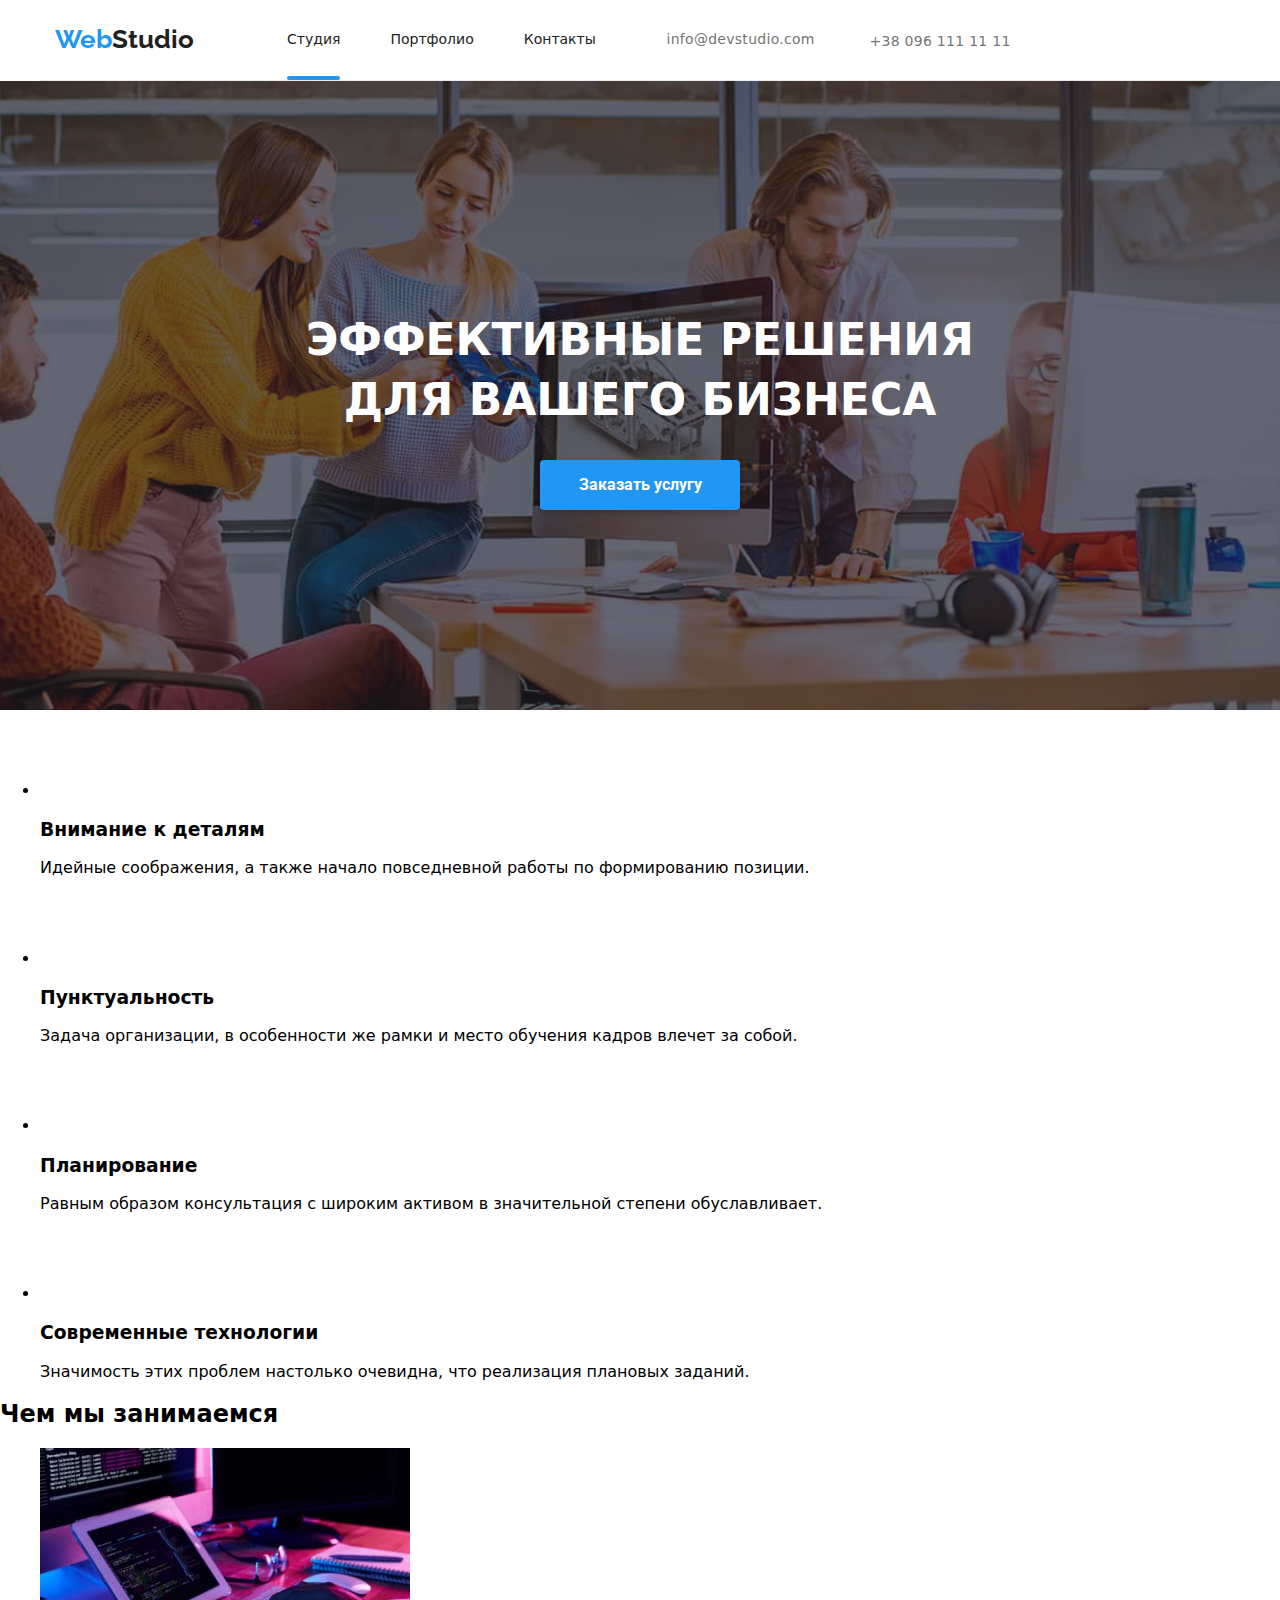
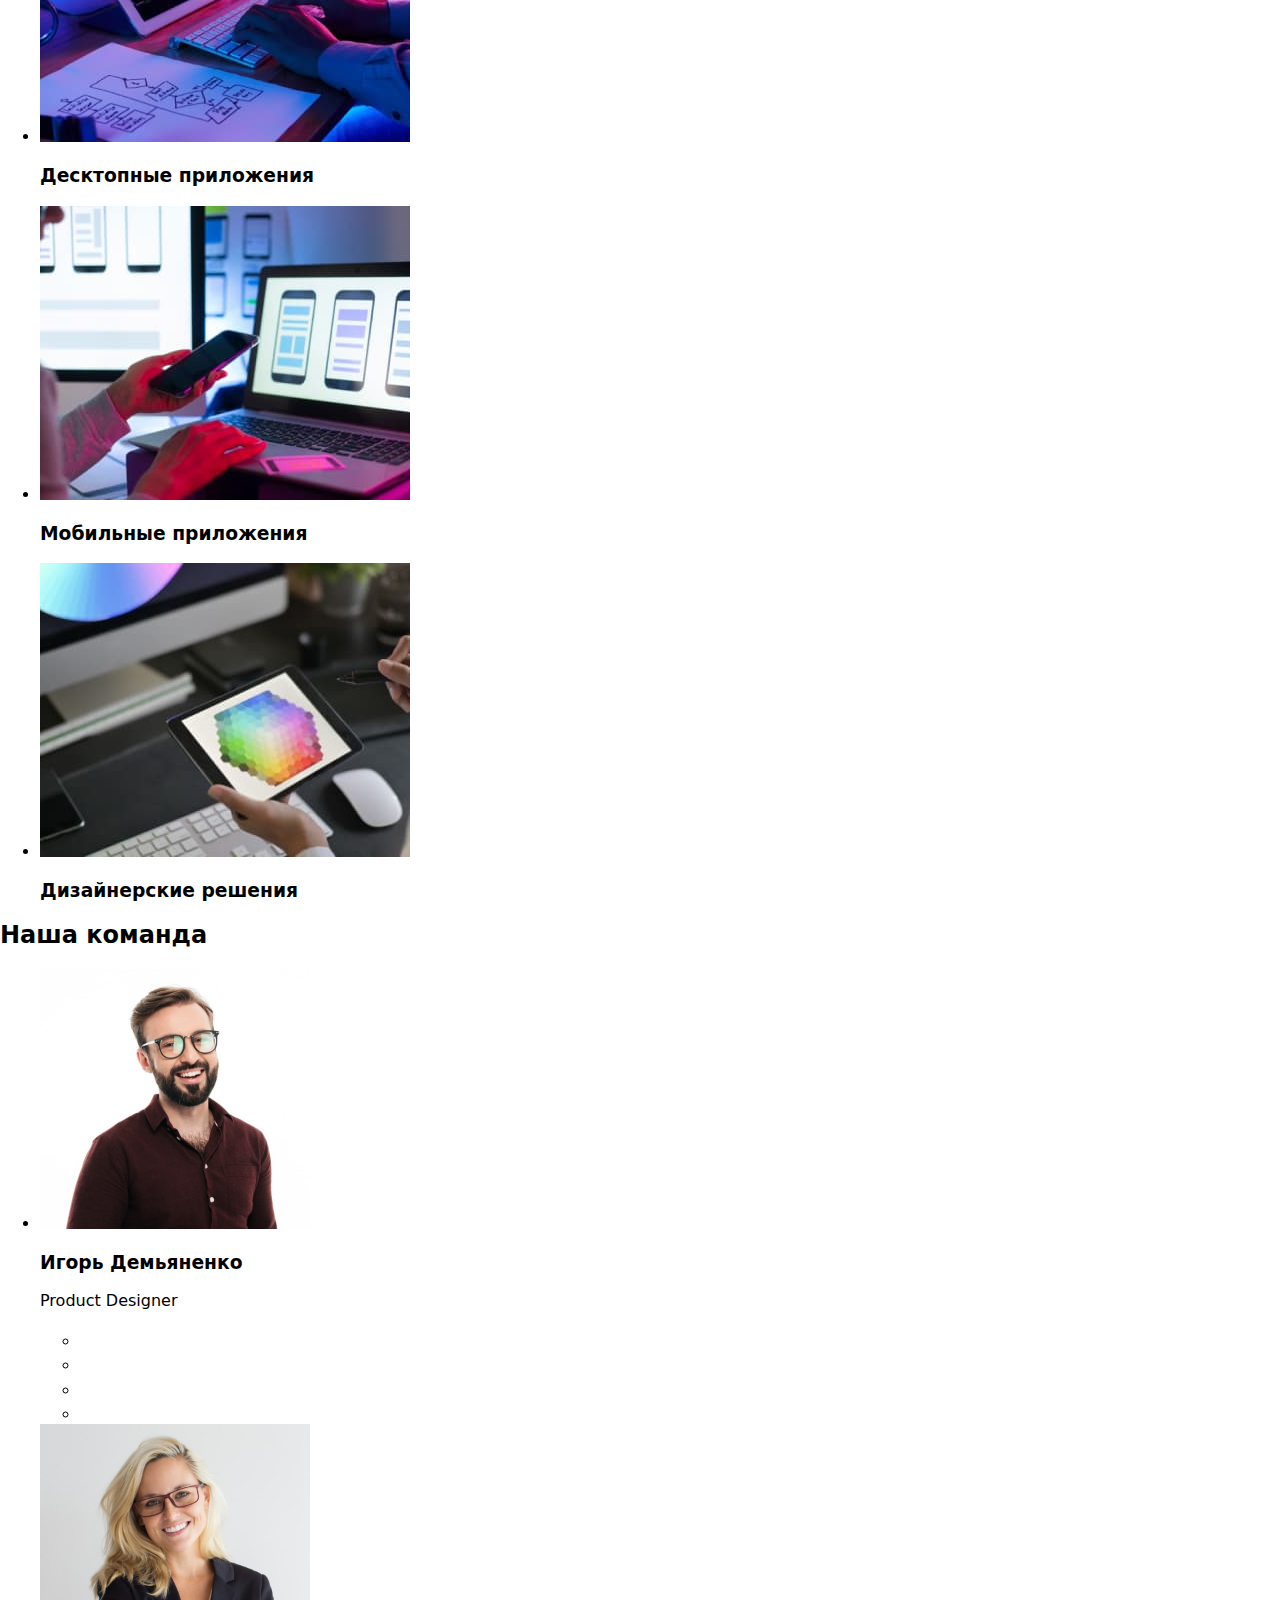
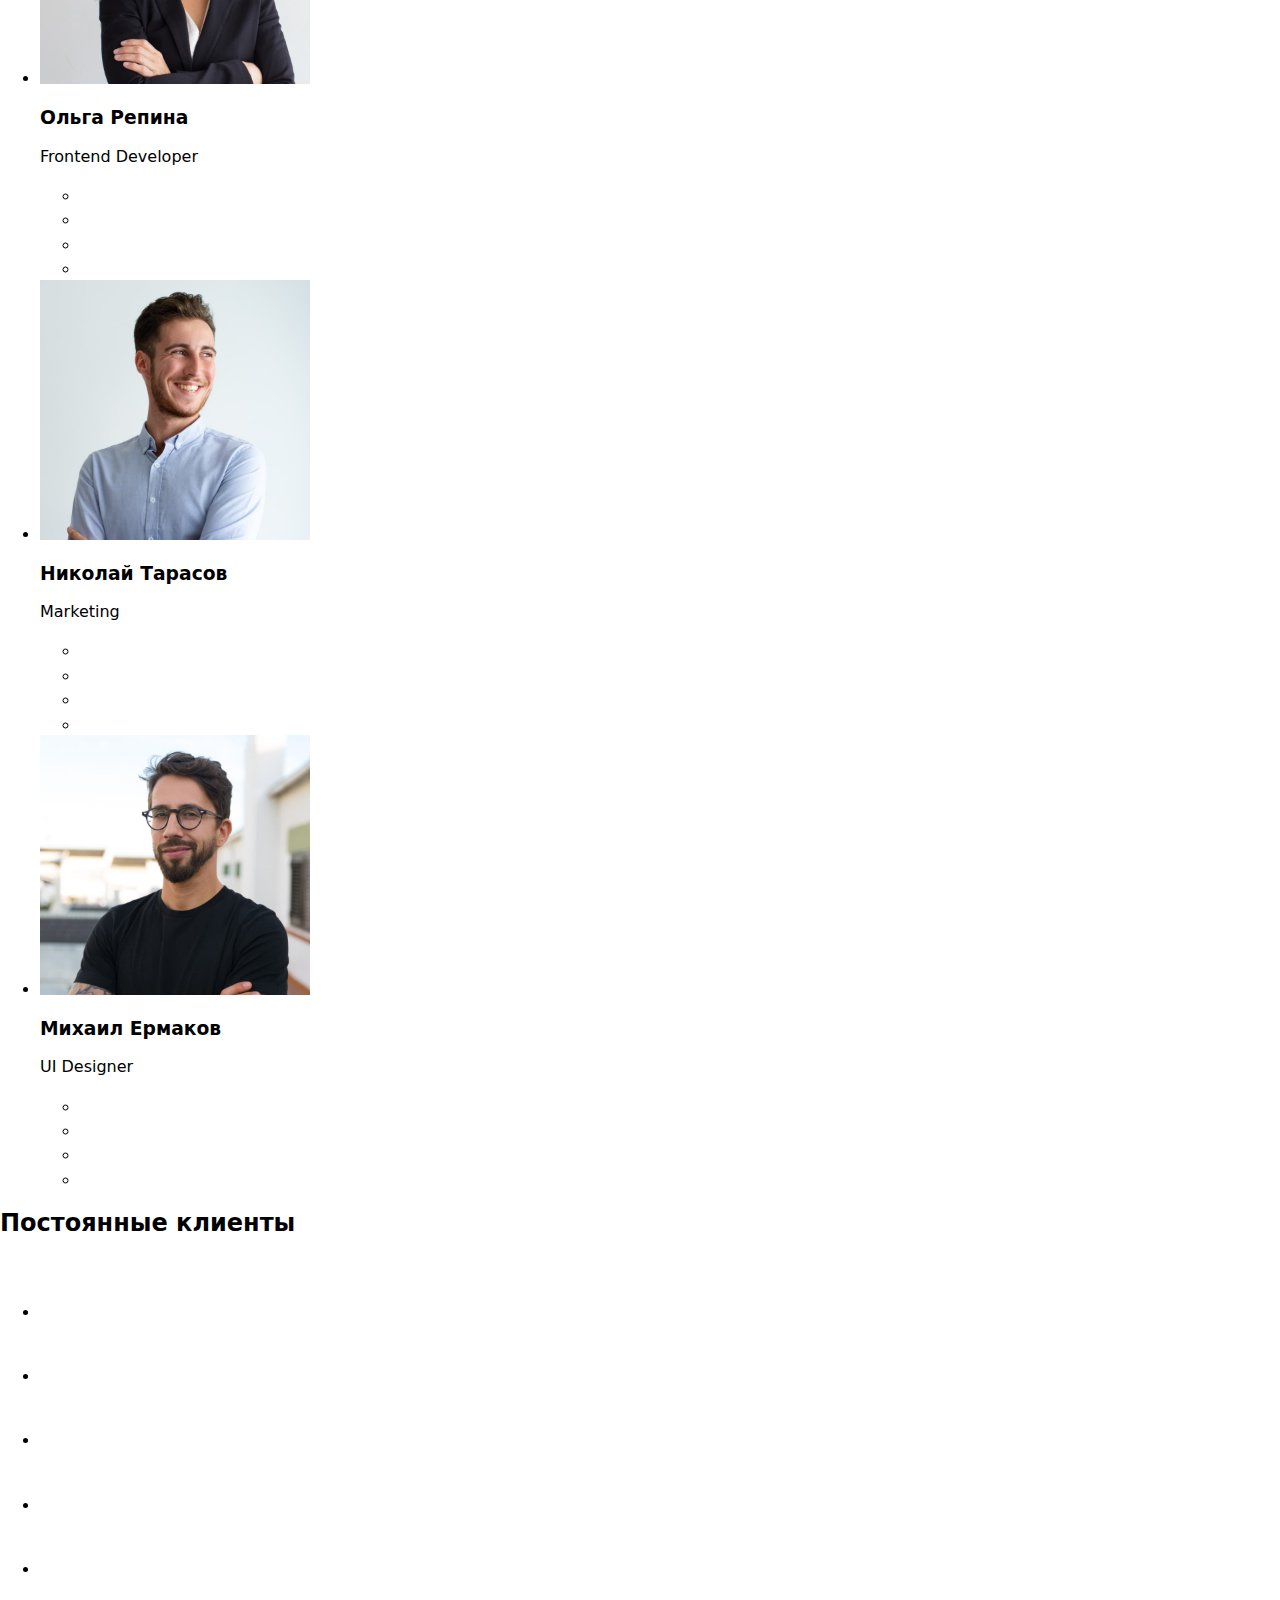
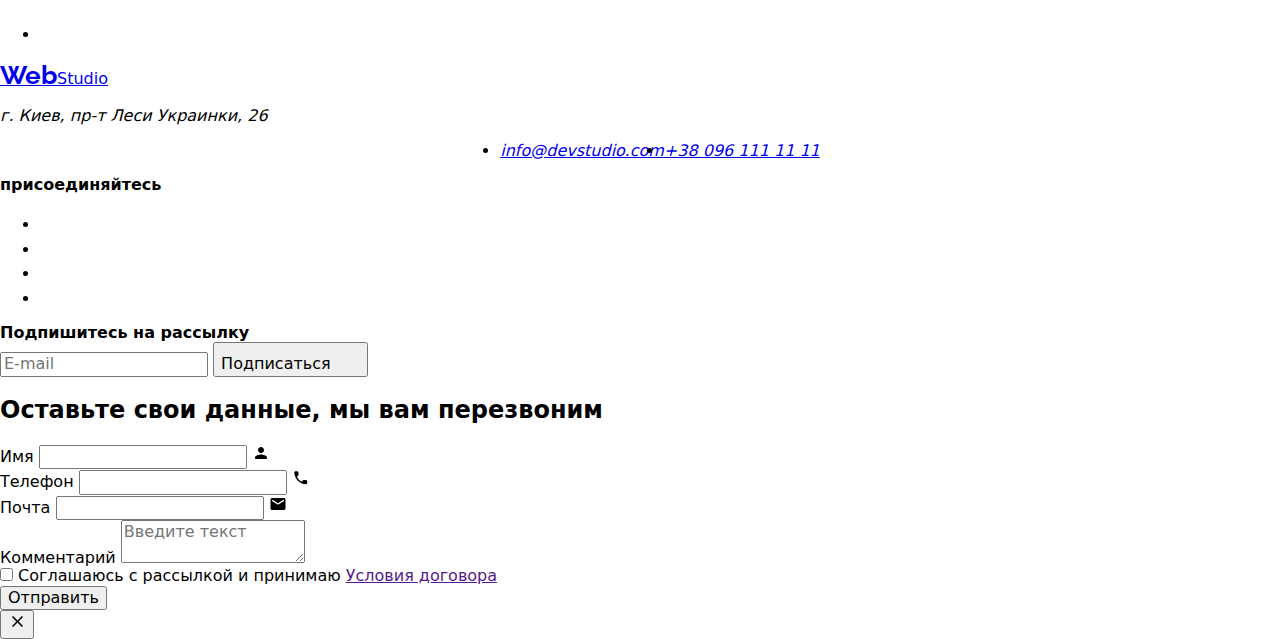
==== index.html @ 25b73cc4 "Сделала хедер и герой" ====
<!DOCTYPE html>
<html lang="ru">
<head>
    <meta charset="UTF-8">
    <meta http-equiv="X-UA-Compatible" content="IE=edge">
    <meta name="viewport" content="width=device-width, initial-scale=1.0">
    <title>Studio</title>
    <link rel="preconnect" href="https://fonts.googleapis.com">
    <link rel="preconnect" href="https://fonts.gstatic.com" crossorigin>
    <link href="https://fonts.googleapis.com/css2?family=Raleway:wght@700&family=Roboto:wght@400;500;700;900&display=swap" rel="stylesheet">
    <link rel="stylesheet" href="https://cdnjs.cloudflare.com/ajax/libs/modern-normalize/1.1.0/modern-normalize.min.css">
    <link rel="stylesheet" href="./css/main.min.css">
</head>
<body>
    <!--Шапка сайта-->
    
    <header class="page-hader">
            <nav class="main-nav">
                <a href="./index.html" class="logo">
                <span class="logo__part">Web</span><span class="logo__dark">Studio</span>
                </a>
                <ul class="main-nav__item">
                    <li class="main-nav__list"><a href="./index.html" class="main-nav__link current">Студия</a></li>
                    <li class="main-nav__list"><a href="./portfolio.html" class="main-nav__link">Портфолио</a></li>
                    <li class="main-nav__list"><a href="" class="main-nav__link">Контакты</a></li>
                </ul>
            </nav>
                <ul class="contacts-box">
                    <li class="contacts-box__list">
                        <a href="mailto:info@devstudio.com" class="contacts-box__link">
                            <svg class="contacts-box__icon" width="16" height="12">
                                <use href="./images/icons.svg#icon-mail"></use>
                            </svg>
                        info@devstudio.com</a>
                    </li>
                    <li class="contacts-box__list">
                        <a href="tel:+380961111111" class="contacts-box__link">
                            <svg class="contacts-box__icon" width="10" height="16">
                                <use href="./images/icons.svg#icon-tel"></use>
                            </svg>
                        +38 096 111 11 11</a>
                    </li>
                </ul>
    </header>
    <!--Уникальное содержание сайта-->
    <main>
    <!--Блок герой-->
        <section class="hero">
            <h1 class="hero__title">Эффективные решения <br> для вашего бизнеса</h1>
            <button data-modal-open class="hero__btn" type="button">Заказать услугу</button> 
        </section>
    
    <!--Блок особенности-->
        <section class="features">
            <div class="conteiner">
                <ul class="item">
                    <li class="item-list">
                        <div class="icon-features">
                            <svg class="icon" width="70" height="70" y="25">
                                <use href="./images/icons.svg#icon-Group"></use>
                            </svg>
                        </div>
                        <h3 class="part">Внимание к деталям</h3>
                        <p class="content">Идейные соображения, а также начало повседневной работы по формированию позиции.</p>
                    </li>
                     <li class="item-list">
                        <div class="icon-features">
                            <svg class="icon" width="70" height="70">
                                <use href="./images/icons.svg#icon-clock-1"></use>
                            </svg>
                        </div>
                        <h3 class="part">Пунктуальность</h3>
                        <p class="content">Задача организации, в особенности же рамки и место обучения кадров влечет за собой.</p>
                    </li>
                    <li class="item-list">
                        <div class="icon-features">
                            <svg class="icon" width="70" height="70">
                                <use href="./images/icons.svg#icon-diagram-1"></use>
                            </svg>
                        </div>
                       <h3 class="part">Планирование</h3>
                        <p class="content">Равным образом консультация с широким активом в значительной степени обуславливает.</p>
                     </li>
                    <li class="item-list">
                        <div class="icon-features">
                            <svg class="icon" width="70" height="70">
                                <use href="./images/icons.svg#icon-astronaut-1"></use>
                            </svg>
                        </div>
                       <h3 class="part">Современные технологии</h3>
                        <p class="content">Значимость этих проблем настолько очевидна, что реализация плановых заданий.</p>
                    </li>
                </ul>
            </div>
        </section>

    <!--Чем мы занимаемся-->
        <section class="aside section" >
            <div class="conteiner">
                <h2 class="part centred">Чем мы занимаемся</h2>
                <ul class="item">
                    <li class="item-img">
                        <div class="image-inscription">
                            <img class="img" src="./images/img.jpg" alt="Десктопные приложения" width="370">
                            <div class="inscription">
                                <h3 class="inscription-title">Десктопные приложения</h3>
                            </div>
                        </div>
                    </li>
                    <li class="item-img">
                        <div class="image-inscription">
                            <img class="img" src="./images/img1.jpg" alt="Мобильные приложения" width="370">
                            <div class="inscription">
                                <h3 class="inscription-title">Мобильные приложения</h3>
                            </div>
                        </div>
                    </li>
                    <li class="item-img">
                        <div class="image-inscription">
                            <img class="img" src="./images/img2.jpg" alt="Дизайнерские решения" width="370">
                            <div class="inscription">
                                <h3 class="inscription-title">Дизайнерские решения</h3>
                            </div>
                        </div>
                    </li>
                </ul>
            </div>
        </section>
    <!--Наша команда-->
        <section class="team section">
            <div class="conteiner">
                <h2 class="item centred">Наша команда</h2>
                <ul class="team-item">
                    <li class="team-part centred">
                        <img src="./images/img3.jpg" class="item-img" alt="Игорь Демьяненко" width="270">  
                        <h3 class="name">Игорь Демьяненко</h3>
                        <p class="part">Product Designer</p>
                        <ul class="social-links">
                            <li class="list-link">
                                <a href="" class="link">
                                <svg class="icon" width="20" height="20">
                                    <use href="./images/icons.svg#icon-instagram"></use>
                                </svg>
                                </a></li>
                            <li class="list-link">
                                <a href="" class="link">
                                <svg class="icon" width="20" height="20">
                                    <use href="./images/icons.svg#icon-twitter"></use>
                                </svg>
                                </a></li>
                            <li class="list-link">
                                <a href="" class="link">
                                <svg class="icon" width="20" height="20">
                                    <use href="./images/icons.svg#icon-facebook"></use>
                                </svg>
                                </a></li>
                            <li class="list-link">
                                <a href="" class="link">
                                <svg class="icon" width="20" height="20">
                                    <use href="./images/icons.svg#icon-linkedin"></use>
                                </svg>
                                </a></li>
                        </ul>
                    </li>
                    <li class="team-part centred">
                        <img src="./images/img4.jpg" class="item-img" alt="Ольга Репина" width="270">  
                        <h3 class="name">Ольга Репина</h3>
                        <p class="part">Frontend Developer</p>
                        <ul class="social-links">
                            <li class="list-link">
                                <a href="" class="link">
                                <svg class="icon" width="20" height="20">
                                    <use href="./images/icons.svg#icon-instagram"></use>
                                </svg>
                                </a></li>
                            <li class="list-link">
                                <a href="" class="link">
                                <svg class="icon" width="20" height="20">
                                    <use href="./images/icons.svg#icon-twitter"></use>
                                </svg>
                                </a></li>
                            <li class="list-link">
                                <a href="" class="link">
                                <svg class="icon" width="20" height="20">
                                    <use href="./images/icons.svg#icon-facebook"></use>
                                </svg>
                                </a></li>
                            <li class="list-link">
                                <a href="" class="link">
                                <svg class="icon" width="20" height="20">
                                    <use href="./images/icons.svg#icon-linkedin"></use>
                                </svg>
                                </a></li>
                        </ul>

                    </li>
                    <li class="team-part centred">
                        <img src="./images/img5.jpg" class="item-img" alt="Николай Тарасов" width="270">  
                        <h3 class="name">Николай Тарасов</h3>
                        <p class="part">Marketing</p>
                        <ul class="social-links">
                            <li class="list-link">
                                <a href="" class="link">
                                <svg class="icon" width="20" height="20">
                                    <use href="./images/icons.svg#icon-instagram"></use>
                                </svg>
                                </a></li>
                            <li class="list-link">
                                <a href="" class="link">
                                <svg class="icon" width="20" height="20">
                                    <use href="./images/icons.svg#icon-twitter"></use>
                                </svg>
                                </a></li>
                            <li class="list-link">
                                <a href="" class="link">
                                <svg class="icon" width="20" height="20">
                                    <use href="./images/icons.svg#icon-facebook"></use>
                                </svg>
                                </a></li>
                            <li class="list-link">
                                <a href="" class="link">
                                <svg class="icon" width="20" height="20">
                                    <use href="./images/icons.svg#icon-linkedin"></use>
                                </svg>
                                </a></li>
                        </ul>
                    </li>
                    <li class="team-part centred">
                        <img src="./images/img6.jpg" class="item-img" alt="Михаил Ермаков" width="270">  
                        <h3 class="name">Михаил Ермаков</h3>
                        <p class="part">UI Designer</p>
                        <ul class="social-links">
                            <li class="list-link">
                                <a href="" class="link">
                                <svg class="icon" width="20" height="20">
                                    <use href="./images/icons.svg#icon-instagram"></use>
                                </svg>
                                </a></li>
                            <li class="list-link">
                                <a href="" class="link">
                                <svg class="icon" width="20" height="20">
                                    <use href="./images/icons.svg#icon-twitter"></use>
                                </svg>
                                </a></li>
                            <li class="list-link">
                                <a href="" class="link">
                                <svg class="icon" width="20" height="20">
                                    <use href="./images/icons.svg#icon-facebook"></use>
                                </svg>
                                </a></li>
                            <li class="list-link">
                                <a href="" class="link">
                                <svg class="icon" width="20" height="20">
                                    <use href="./images/icons.svg#icon-linkedin"></use>
                                </svg>
                                </a></li>
                        </ul>
                    </li>
                </ul>
            </div>
        </section>
         <!--Постоянные клиенты-->
        <section class="clients section">
            <div class="conteiner">
                <h2 class="title centred">Постоянные клиенты</h2>
                <ul class="list-clients">
                    <li class="list-client"> 
                        <a href="" class="link-client">  
                            <svg class="icon" width="106" height="60">
                                <use href="./images/icons.svg#icon-company-1"></use>
                            </svg>
                        </a></li>
                    <li class="list-client">
                        <a href="" class="link-client">
                            <svg class="icon" width="106" height="60">
                                <use href="./images/icons.svg#icon-company-2"></use>
                            </svg>
                        </a></li>
                    <li class="list-client">
                        <a href="" class="link-client">
                            <svg class="icon" width="106" height="60">
                                <use href="./images/icons.svg#icon-company-3"></use>
                            </svg>
                        </a></li>
                    <li class="list-client">
                        <a href="" class="link-client"> 
                            <svg class="icon" width="106" height="60">
                                <use href="./images/icons.svg#icon-company-4"></use>
                            </svg>
                        </a></li>
                    <li class="list-client">
                        <a href="" class="link-client"> 
                            <svg class="icon" width="106" height="60">
                                <use href="./images/icons.svg#icon-company-5"></use>
                            </svg>
                        </a></li>
                    <li class="list-client">
                        <a href="" class="link-client"> 
                            <svg class="icon" width="106" height="60">
                                <use href="./images/icons.svg#icon-company-6"></use>
                            </svg>
                        </a></li>
                </ul>
            </div>
        </section>
    </main>  
    <!--Подвал-->
    <footer class="footer">
        <div class="footer-section">
            <div class="address-box">
                <a class="logo-link" href="./index.html">
                    <span class="logo">Web</span><span class="logo-light">Studio</span>
                </a>
                <address class="address">
                    <p class="part">г. Киев, пр-т Леси Украинки, 26</p>
                    <ul class="contacts-box">
                        <li class="list"><a href="mailto:info@devstudio.com" class="link">info@devstudio.com</a></li>
                        <li><a href="tel:+380961111111" class="link">+38 096 111 11 11</a></li>
                    </ul>
                </address>
            </div>  
            <div class="social-box">
                <b class="appeal">присоединяйтесь</b>
                <ul class="social-links">
                    <li class="list-link">
                        <a href="" class="link-social">
                        <svg class="icon" width="20" height="20">
                            <use href="./images/icons.svg#icon-instagram"></use>
                        </svg>
                        </a></li>
                    <li class="list-link">
                        <a href="" class="link-social">
                        <svg class="icon" width="20" height="20">
                            <use href="./images/icons.svg#icon-twitter"></use>
                        </svg>
                        </a></li>
                    <li class="list-link">
                        <a href="" class="link-social">
                        <svg class="icon" width="20" height="20">
                            <use href="./images/icons.svg#icon-facebook"></use>
                        </svg>
                        </a></li>
                    <li class="list-link">
                        <a href="" class="link-social">
                        <svg class="icon" width="20" height="20">
                            <use href="./images/icons.svg#icon-linkedin"></use>
                        </svg>
                        </a></li>
                </ul>
            </div>
            <div class="sign-box">
                <b class="appeal">Подпишитесь на рассылку</b>
                <form class="sign-form">
                    <input type="mail"  placeholder="E-mail"/>
                    <button class="btn">Подписаться
                        <svg class="icon" width="24" height="24">
                            <use href="./images/icons.svg#icon-send" ></use>
                        </svg>
                    </button>
                </form>
            </div>
        </div>
    </footer>
    <div class="backdrop is-hidden" data-modal >
            <form class="form modal">
                
                <h2 class="title centred">Оставьте свои данные, мы вам перезвоним</h2>
        
                <div class="form-field">
                    <label for="name">Имя</label>
                    <input type="text" class="form-input" name="name" id="name"/>
                    <svg class="icon" width="18" height="18">
                        <use href="./images/icons.svg#icon-person" ></use>
                    </svg>
                </div>
                
        
                <div class="form-field">
                    <label for="tel">Телефон</label>
                    <input type="tel" class="form-input" name="tel" id="tel"/>
                    <svg class="icon" width="18" height="18">
                        <use href="./images/icons.svg#icon-cell" ></use>
                    </svg>
                </div>
        
                <div class="form-field">
                    <label for="mail">Почта</label>
                    <input type="email" class="form-input" name="mail" id="mail"/>
                    <svg class="icon" width="18" height="18">
                        <use href="./images/icons.svg#icon-letter"></use>
                    </svg>
                </div>
                
        
                <div class="form-field">
                    <label for="coment">Комментарий</label>
                    <textarea name="coment" id="coment" placeholder="Введите текст"></textarea>
                </div>
        
                <label class="label">
                    <input class="checkbox" type="checkbox" name="policy"/>
                    <span class="icon-check"></span>
                    Соглашаюсь с рассылкой и принимаю <a href="" class="policy-link">Условия договора</a>
                </label>
                
                <div class="button">
                    <button class="btn" type="submit">Отправить</button>
                </div>

                <button data-modal-close class="close">
                    <svg class="icon" width="18" height="18">
                        <use href="./images/icons.svg#icon-close-black"></use>
                    </svg>
                </button>
            </form>
    </div>
 
    <script src="./js/modal.js"></script>  
 
</body>
</html>
---- css/main.min.css ----
.main-nav__item{list-style-type:none;margin:0;padding:0}.main-nav__item,.main-nav,.page-hader{display:flex;align-items:center}.hero{text-align:center}.page-hader{width:1200px;padding-left:15px;padding-right:15px;margin:0 auto}.page-hader{background-color:#fff;border-bottom:1px solid #ececec}.main-nav__link{position:relative;display:block;padding-top:32px;padding-bottom:32px;font-weight:500;font-size:14px;line-height:1.14;color:#212121;text-decoration:none;transition:color 250ms cubic-bezier(0.4, 0, 0.2, 1)}.main-nav__link:hover,.main-nav__link:focus{color:#2196f3}.main-nav__link::after{content:"";position:absolute;left:0;bottom:0;display:block;width:100%;height:4px;background:#2196f3;border-radius:2px;opacity:0}.current::after{opacity:1;color:#2196f3}.main-nav__list:not(:last-child){margin-right:50px}.contacts-box{display:block;display:flex;justify-content:center}.contacts-box__link{color:currentColor;font-weight:500;font-size:14px;line-height:1.14;letter-spacing:.02em;text-decoration:none;font-style:normal;padding-top:32px;padding-bottom:32px;margin:0;color:#757575;transition:color 250ms cubic-bezier(0.4, 0, 0.2, 1)}.contacts-box__link:hover,.contacts-box__link:focus{color:#2196f3}.contacts-box__list{display:flex;display:inline-block;justify-content:center;align-items:center;cursor:pointer;fill:currentColor}.contacts-box__list:not(:last-child){margin-right:30px}.contacts-box__icon{margin-right:10px}.logo{font-family:Raleway,sans-serif;font-weight:bold;font-size:26px;line-height:1.2;text-decoration:none}.logo__part{color:#2196f3}.logo__light{color:#fff}.logo__dark{color:#212121;margin-right:93px}.hero{padding-top:200px;padding-bottom:200px;max-width:1600px;margin-left:auto;margin-right:auto;background-repeat:no-repeat;background-position:center;background-size:cover;background-image:linear-gradient(rgba(47, 48, 58, 0.4), rgba(47, 48, 58, 0.4)),url(../images/img22.jpg)}.hero__title{font-weight:900;font-size:44px;line-height:1.36;color:#fff;text-transform:uppercase;margin-bottom:30px}.hero__btn{display:inline-block;padding-top:10px;padding-bottom:10px;padding-left:32px;padding-right:32px;font-family:Roboto;font-weight:700;font-size:16px;line-height:1.87;min-width:200px;background:#2196f3;cursor:pointer;color:#fff;border-radius:4px;box-shadow:0px 4px 4px rgba(0,0,0,.15);transform:background-color 250ms cubic-bezier(0.4, 0, 0.2, 1);border:none}.hero__btn:hover,.hero__btn:focus{background-color:#188ce8}/*# sourceMappingURL=main.min.css.map */
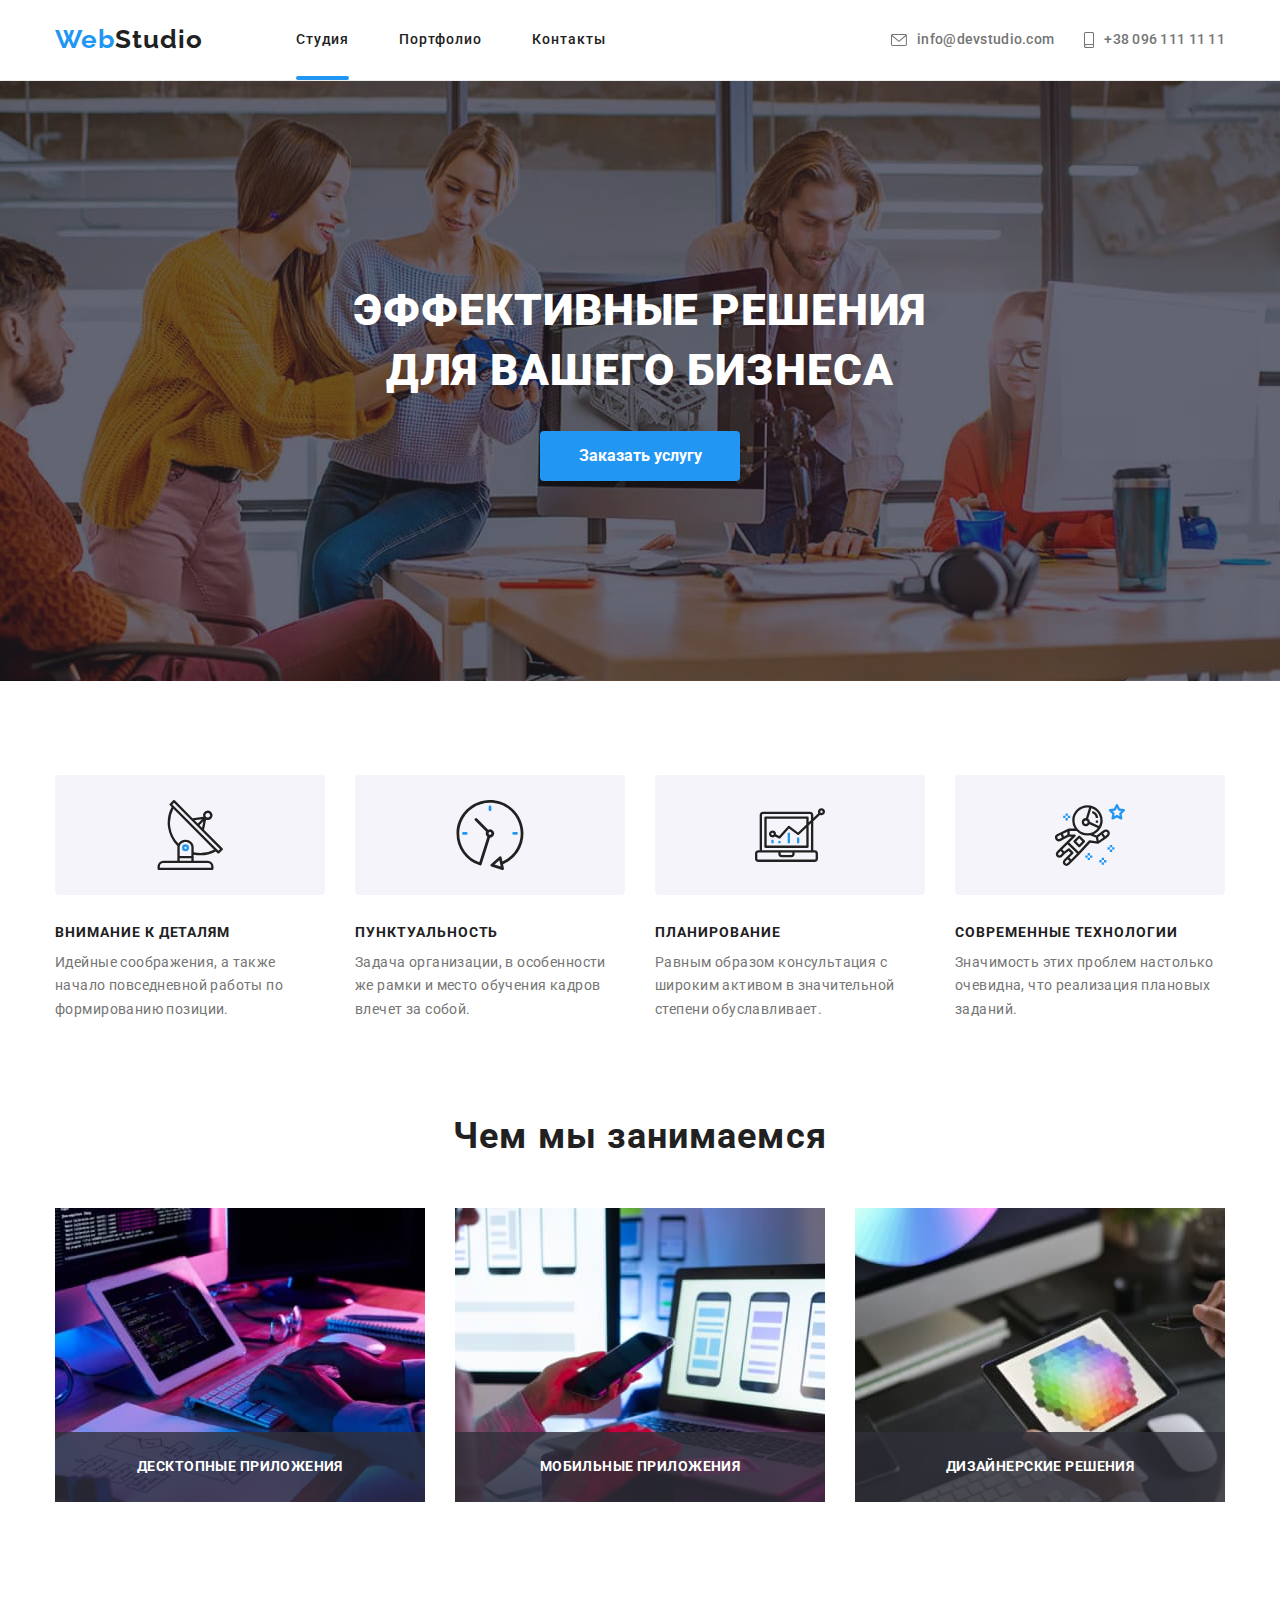
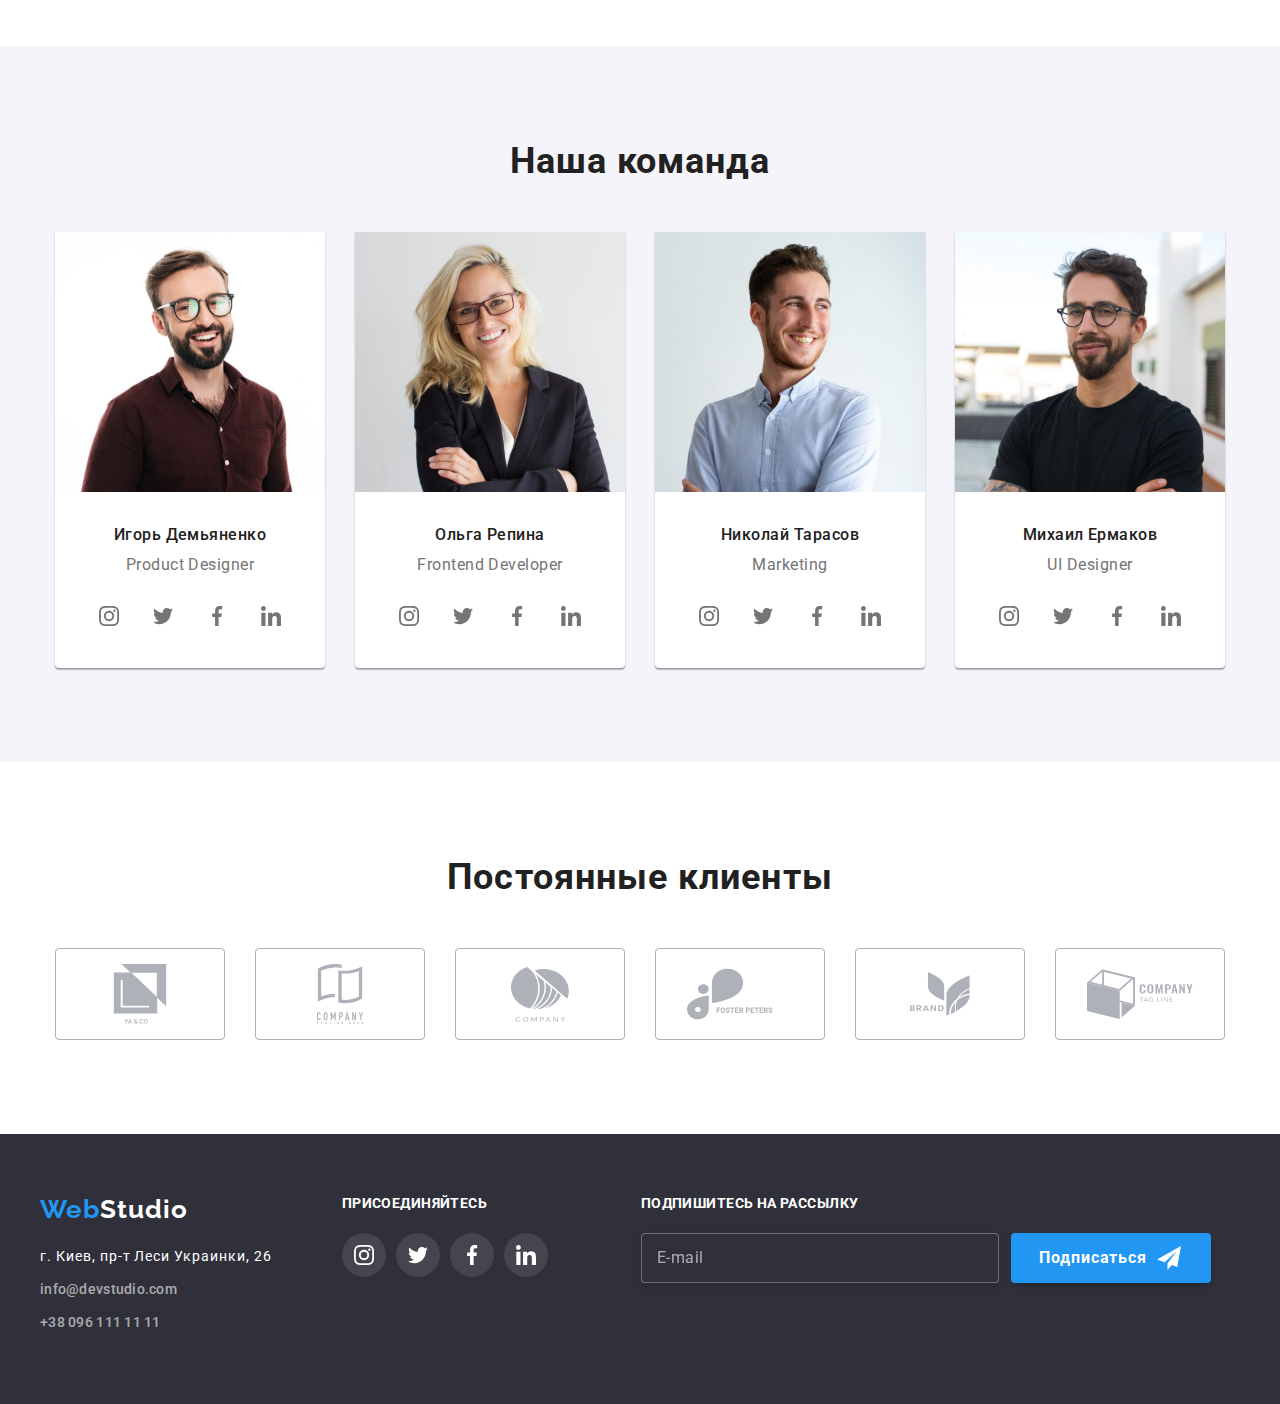
==== commit 49d3ec67: "BEM & SASS" ====
--- a/index.html
+++ b/index.html
@@ -15,32 +15,34 @@
     <!--Шапка сайта-->
     
     <header class="page-hader">
-            <nav class="main-nav">
-                <a href="./index.html" class="logo">
-                <span class="logo__part">Web</span><span class="logo__dark">Studio</span>
-                </a>
-                <ul class="main-nav__item">
-                    <li class="main-nav__list"><a href="./index.html" class="main-nav__link current">Студия</a></li>
-                    <li class="main-nav__list"><a href="./portfolio.html" class="main-nav__link">Портфолио</a></li>
-                    <li class="main-nav__list"><a href="" class="main-nav__link">Контакты</a></li>
-                </ul>
-            </nav>
+        <div class="conteiner page-hader__conteiner">
+                <nav class="main-nav">
+                    <a href="./index.html" class="logo">
+                    <span class="logo__part">Web</span><span class="logo__dark">Studio</span>
+                    </a>
+                    <ul class="main-nav__item">
+                        <li class="main-nav__list"><a href="./index.html" class="main-nav__link current">Студия</a></li>
+                        <li class="main-nav__list"><a href="./portfolio.html" class="main-nav__link">Портфолио</a></li>
+                        <li class="main-nav__list"><a href="" class="main-nav__link">Контакты</a></li>
+                    </ul>
+                </nav>
                 <ul class="contacts-box">
-                    <li class="contacts-box__list">
-                        <a href="mailto:info@devstudio.com" class="contacts-box__link">
-                            <svg class="contacts-box__icon" width="16" height="12">
-                                <use href="./images/icons.svg#icon-mail"></use>
-                            </svg>
-                        info@devstudio.com</a>
-                    </li>
-                    <li class="contacts-box__list">
-                        <a href="tel:+380961111111" class="contacts-box__link">
-                            <svg class="contacts-box__icon" width="10" height="16">
-                                <use href="./images/icons.svg#icon-tel"></use>
-                            </svg>
-                        +38 096 111 11 11</a>
-                    </li>
-                </ul>
+                        <li class="contacts-box__list">
+                            <a href="mailto:info@devstudio.com" class="contacts-box__link">
+                                <svg class="contacts-box__icon" width="16" height="12">
+                                    <use href="./images/icons.svg#icon-mail"></use>
+                                </svg>
+                            info@devstudio.com</a>
+                        </li>
+                        <li class="contacts-box__list">
+                            <a href="tel:+380961111111" class="contacts-box__link">
+                                <svg class="contacts-box__icon" width="10" height="16">
+                                    <use href="./images/icons.svg#icon-tel"></use>
+                                </svg>
+                            +38 096 111 11 11</a>
+                        </li>
+                </ul>
+        </div>
     </header>
     <!--Уникальное содержание сайта-->
     <main>
@@ -51,73 +53,73 @@
         </section>
     
     <!--Блок особенности-->
-        <section class="features">
+        <section class="features section">
             <div class="conteiner">
-                <ul class="item">
-                    <li class="item-list">
-                        <div class="icon-features">
-                            <svg class="icon" width="70" height="70" y="25">
+                <ul class="features__item">
+                    <li class="features__list">
+                        <div class="icon">
+                            <svg class="features__icon" width="70" height="70" y="25">
                                 <use href="./images/icons.svg#icon-Group"></use>
                             </svg>
                         </div>
-                        <h3 class="part">Внимание к деталям</h3>
-                        <p class="content">Идейные соображения, а также начало повседневной работы по формированию позиции.</p>
-                    </li>
-                     <li class="item-list">
-                        <div class="icon-features">
-                            <svg class="icon" width="70" height="70">
+                        <h3 class="features__title">Внимание к деталям</h3>
+                        <p class="features__content">Идейные соображения, а также начало повседневной работы по формированию позиции.</p>
+                    </li>
+                    <li class="features__list">
+                        <div class="icon">
+                            <svg class="features__icon" width="70" height="70">
                                 <use href="./images/icons.svg#icon-clock-1"></use>
                             </svg>
                         </div>
-                        <h3 class="part">Пунктуальность</h3>
-                        <p class="content">Задача организации, в особенности же рамки и место обучения кадров влечет за собой.</p>
-                    </li>
-                    <li class="item-list">
-                        <div class="icon-features">
-                            <svg class="icon" width="70" height="70">
+                        <h3 class="features__title">Пунктуальность</h3>
+                        <p class="features__content">Задача организации, в особенности же рамки и место обучения кадров влечет за собой.</p>
+                    </li>
+                    <li class="features__list">
+                        <div class="icon">
+                            <svg class="features__icon" width="70" height="70">
                                 <use href="./images/icons.svg#icon-diagram-1"></use>
                             </svg>
                         </div>
-                       <h3 class="part">Планирование</h3>
-                        <p class="content">Равным образом консультация с широким активом в значительной степени обуславливает.</p>
+                       <h3 class="features__title">Планирование</h3>
+                        <p class="features__content">Равным образом консультация с широким активом в значительной степени обуславливает.</p>
                      </li>
-                    <li class="item-list">
-                        <div class="icon-features">
-                            <svg class="icon" width="70" height="70">
+                    <li class="features__list">
+                        <div class="icon">
+                            <svg class="features__icon" width="70" height="70">
                                 <use href="./images/icons.svg#icon-astronaut-1"></use>
                             </svg>
                         </div>
-                       <h3 class="part">Современные технологии</h3>
-                        <p class="content">Значимость этих проблем настолько очевидна, что реализация плановых заданий.</p>
+                       <h3 class="features__title">Современные технологии</h3>
+                        <p class="features__content">Значимость этих проблем настолько очевидна, что реализация плановых заданий.</p>
                     </li>
                 </ul>
             </div>
         </section>
 
     <!--Чем мы занимаемся-->
-        <section class="aside section" >
+        <section class="making" >
             <div class="conteiner">
-                <h2 class="part centred">Чем мы занимаемся</h2>
-                <ul class="item">
-                    <li class="item-img">
+                <h2 class="making__title">Чем мы занимаемся</h2>
+                <ul class="making__item">
+                    <li class="making__list">
                         <div class="image-inscription">
-                            <img class="img" src="./images/img.jpg" alt="Десктопные приложения" width="370">
+                            <img class="image-inscription__img" src="./images/img.jpg" alt="Десктопные приложения" width="370">
                             <div class="inscription">
                                 <h3 class="inscription-title">Десктопные приложения</h3>
                             </div>
                         </div>
                     </li>
-                    <li class="item-img">
+                    <li class="making__list">
                         <div class="image-inscription">
-                            <img class="img" src="./images/img1.jpg" alt="Мобильные приложения" width="370">
+                            <img class="image-inscription__img" src="./images/img1.jpg" alt="Мобильные приложения" width="370">
                             <div class="inscription">
                                 <h3 class="inscription-title">Мобильные приложения</h3>
                             </div>
                         </div>
                     </li>
-                    <li class="item-img">
+                    <li class="making__list">
                         <div class="image-inscription">
-                            <img class="img" src="./images/img2.jpg" alt="Дизайнерские решения" width="370">
+                            <img class="image-inscription__img" src="./images/img2.jpg" alt="Дизайнерские решения" width="370">
                             <div class="inscription">
                                 <h3 class="inscription-title">Дизайнерские решения</h3>
                             </div>
@@ -129,131 +131,147 @@
     <!--Наша команда-->
         <section class="team section">
             <div class="conteiner">
-                <h2 class="item centred">Наша команда</h2>
-                <ul class="team-item">
-                    <li class="team-part centred">
-                        <img src="./images/img3.jpg" class="item-img" alt="Игорь Демьяненко" width="270">  
-                        <h3 class="name">Игорь Демьяненко</h3>
-                        <p class="part">Product Designer</p>
-                        <ul class="social-links">
-                            <li class="list-link">
-                                <a href="" class="link">
-                                <svg class="icon" width="20" height="20">
+                <h2 class="team__title">Наша команда</h2>
+                <ul class="team__item">
+                    <li class="team__list">
+                        <img src="./images/img3.jpg" class="team__img" alt="Игорь Демьяненко" width="270">  
+                        <h3 class="team__name">Игорь Демьяненко</h3>
+                        <p class="team__post">Product Designer</p>
+                        <ul class="social-links team__social-links">
+                            <li class="social-links__list">
+                                <a href="" class="social-links__link">
+                                <svg class="social-links__icon" width="20" height="20">
                                     <use href="./images/icons.svg#icon-instagram"></use>
                                 </svg>
-                                </a></li>
-                            <li class="list-link">
-                                <a href="" class="link">
-                                <svg class="icon" width="20" height="20">
+                                </a>
+                            </li>
+                            <li class="social-links__list">
+                                <a href="" class="social-links__link">
+                                <svg class="social-links__icon" width="20" height="20">
                                     <use href="./images/icons.svg#icon-twitter"></use>
                                 </svg>
-                                </a></li>
-                            <li class="list-link">
-                                <a href="" class="link">
-                                <svg class="icon" width="20" height="20">
+                                </a>
+                            </li>
+                            <li class="social-links__list">
+                                <a href="" class="social-links__link">
+                                <svg class="social-links__icon" width="20" height="20">
                                     <use href="./images/icons.svg#icon-facebook"></use>
                                 </svg>
-                                </a></li>
-                            <li class="list-link">
-                                <a href="" class="link">
-                                <svg class="icon" width="20" height="20">
+                                </a>
+                            </li>
+                            <li class="social-links__list">
+                                <a href="" class="social-links__link">
+                                <svg class="social-links__icon" width="20" height="20">
                                     <use href="./images/icons.svg#icon-linkedin"></use>
                                 </svg>
-                                </a></li>
+                                </a>
+                            </li>
                         </ul>
                     </li>
-                    <li class="team-part centred">
-                        <img src="./images/img4.jpg" class="item-img" alt="Ольга Репина" width="270">  
-                        <h3 class="name">Ольга Репина</h3>
-                        <p class="part">Frontend Developer</p>
-                        <ul class="social-links">
-                            <li class="list-link">
-                                <a href="" class="link">
-                                <svg class="icon" width="20" height="20">
+                    <li class="team__list">
+                        <img src="./images/img4.jpg" class="team__img" alt="Ольга Репина" width="270">  
+                        <h3 class="team__name">Ольга Репина</h3>
+                        <p class="team__post">Frontend Developer</p>
+                        <ul class="social-links team__social-links">
+                            <li class="social-links__list">
+                                <a href="" class="social-links__link">
+                                <svg class="social-links__icon" width="20" height="20">
                                     <use href="./images/icons.svg#icon-instagram"></use>
                                 </svg>
-                                </a></li>
-                            <li class="list-link">
-                                <a href="" class="link">
-                                <svg class="icon" width="20" height="20">
+                                </a>
+                            </li>
+                            <li class="social-links__list">
+                                <a href="" class="social-links__link">
+                                <svg class="social-links__icon" width="20" height="20">
                                     <use href="./images/icons.svg#icon-twitter"></use>
                                 </svg>
-                                </a></li>
-                            <li class="list-link">
-                                <a href="" class="link">
-                                <svg class="icon" width="20" height="20">
+                                </a>
+                            </li>
+                            <li class="social-links__list">
+                                <a href="" class="social-links__link">
+                                <svg class="social-links__icon" width="20" height="20">
                                     <use href="./images/icons.svg#icon-facebook"></use>
                                 </svg>
-                                </a></li>
-                            <li class="list-link">
-                                <a href="" class="link">
-                                <svg class="icon" width="20" height="20">
+                                </a>
+                            </li>
+                            <li class="social-links__list">
+                                <a href="" class="social-links__link">
+                                <svg class="social-links__icon" width="20" height="20">
                                     <use href="./images/icons.svg#icon-linkedin"></use>
                                 </svg>
-                                </a></li>
+                                </a>
+                            </li>
                         </ul>
 
                     </li>
-                    <li class="team-part centred">
-                        <img src="./images/img5.jpg" class="item-img" alt="Николай Тарасов" width="270">  
-                        <h3 class="name">Николай Тарасов</h3>
-                        <p class="part">Marketing</p>
-                        <ul class="social-links">
-                            <li class="list-link">
-                                <a href="" class="link">
-                                <svg class="icon" width="20" height="20">
+                    <li class="team__list">
+                        <img src="./images/img5.jpg" class="team__img" alt="Николай Тарасов" width="270">  
+                        <h3 class="team__name">Николай Тарасов</h3>
+                        <p class="team__post">Marketing</p>
+                        <ul class="social-links team__social-links">
+                            <li class="social-links__list">
+                                <a href="" class="social-links__link">
+                                <svg class="social-links__icon" width="20" height="20">
                                     <use href="./images/icons.svg#icon-instagram"></use>
                                 </svg>
-                                </a></li>
-                            <li class="list-link">
-                                <a href="" class="link">
-                                <svg class="icon" width="20" height="20">
+                                </a>
+                            </li>
+                            <li class="social-links__list">
+                                <a href="" class="social-links__link">
+                                <svg class="social-links__icon" width="20" height="20">
                                     <use href="./images/icons.svg#icon-twitter"></use>
                                 </svg>
-                                </a></li>
-                            <li class="list-link">
-                                <a href="" class="link">
-                                <svg class="icon" width="20" height="20">
+                                </a>
+                            </li>
+                            <li class="social-links__list">
+                                <a href="" class="social-links__link">
+                                <svg class="social-links__icon" width="20" height="20">
                                     <use href="./images/icons.svg#icon-facebook"></use>
                                 </svg>
-                                </a></li>
-                            <li class="list-link">
-                                <a href="" class="link">
-                                <svg class="icon" width="20" height="20">
+                                </a>
+                            </li>
+                            <li class="social-links__list">
+                                <a href="" class="social-links__link">
+                                <svg class="social-links__icon" width="20" height="20">
                                     <use href="./images/icons.svg#icon-linkedin"></use>
                                 </svg>
-                                </a></li>
+                                </a>
+                            </li>
                         </ul>
                     </li>
-                    <li class="team-part centred">
-                        <img src="./images/img6.jpg" class="item-img" alt="Михаил Ермаков" width="270">  
-                        <h3 class="name">Михаил Ермаков</h3>
-                        <p class="part">UI Designer</p>
-                        <ul class="social-links">
-                            <li class="list-link">
-                                <a href="" class="link">
-                                <svg class="icon" width="20" height="20">
+                    <li class="team__list">
+                        <img src="./images/img6.jpg" class="team__img" alt="Михаил Ермаков" width="270">  
+                        <h3 class="team__name">Михаил Ермаков</h3>
+                        <p class="team__post">UI Designer</p>
+                        <ul class="social-links team__social-links">
+                            <li class="social-links__list">
+                                <a href="" class="social-links__link">
+                                <svg class="social-links__icon" width="20" height="20">
                                     <use href="./images/icons.svg#icon-instagram"></use>
                                 </svg>
-                                </a></li>
-                            <li class="list-link">
-                                <a href="" class="link">
-                                <svg class="icon" width="20" height="20">
+                                </a>
+                            </li>
+                            <li class="social-links__list">
+                                <a href="" class="social-links__link">
+                                <svg class="social-links__icon" width="20" height="20">
                                     <use href="./images/icons.svg#icon-twitter"></use>
                                 </svg>
-                                </a></li>
-                            <li class="list-link">
-                                <a href="" class="link">
-                                <svg class="icon" width="20" height="20">
+                                </a>
+                            </li>
+                            <li class="social-links__list">
+                                <a href="" class="social-links__link">
+                                <svg class="social-links__icon" width="20" height="20">
                                     <use href="./images/icons.svg#icon-facebook"></use>
                                 </svg>
-                                </a></li>
-                            <li class="list-link">
-                                <a href="" class="link">
-                                <svg class="icon" width="20" height="20">
+                                </a>
+                            </li>
+                            <li class="social-links__list">
+                                <a href="" class="social-links__link">
+                                <svg class="social-links__icon" width="20" height="20">
                                     <use href="./images/icons.svg#icon-linkedin"></use>
                                 </svg>
-                                </a></li>
+                                </a>
+                            </li>
                         </ul>
                     </li>
                 </ul>
@@ -262,44 +280,50 @@
          <!--Постоянные клиенты-->
         <section class="clients section">
             <div class="conteiner">
-                <h2 class="title centred">Постоянные клиенты</h2>
-                <ul class="list-clients">
-                    <li class="list-client"> 
-                        <a href="" class="link-client">  
-                            <svg class="icon" width="106" height="60">
+                <h2 class="clients__title">Постоянные клиенты</h2>
+                <ul class="clients__item">
+                    <li class="clients__list"> 
+                        <a href="" class="clients__link">  
+                            <svg class="clients__icon" width="106" height="60">
                                 <use href="./images/icons.svg#icon-company-1"></use>
                             </svg>
-                        </a></li>
-                    <li class="list-client">
-                        <a href="" class="link-client">
-                            <svg class="icon" width="106" height="60">
+                        </a>
+                    </li>
+                    <li class="clients__list"> 
+                        <a href="" class="clients__link">  
+                            <svg class="clients__icon" width="106" height="60">
                                 <use href="./images/icons.svg#icon-company-2"></use>
                             </svg>
-                        </a></li>
-                    <li class="list-client">
-                        <a href="" class="link-client">
-                            <svg class="icon" width="106" height="60">
+                        </a>
+                    </li>
+                    <li class="clients__list"> 
+                        <a href="" class="clients__link">  
+                            <svg class="clients__icon" width="106" height="60">
                                 <use href="./images/icons.svg#icon-company-3"></use>
                             </svg>
-                        </a></li>
-                    <li class="list-client">
-                        <a href="" class="link-client"> 
-                            <svg class="icon" width="106" height="60">
+                        </a>
+                    </li>
+                    <li class="clients__list"> 
+                        <a href="" class="clients__link">  
+                            <svg class="clients__icon" width="106" height="60">
                                 <use href="./images/icons.svg#icon-company-4"></use>
                             </svg>
-                        </a></li>
-                    <li class="list-client">
-                        <a href="" class="link-client"> 
-                            <svg class="icon" width="106" height="60">
+                        </a>
+                    </li>
+                    <li class="clients__list"> 
+                        <a href="" class="clients__link">  
+                            <svg class="clients__icon" width="106" height="60">
                                 <use href="./images/icons.svg#icon-company-5"></use>
                             </svg>
-                        </a></li>
-                    <li class="list-client">
-                        <a href="" class="link-client"> 
-                            <svg class="icon" width="106" height="60">
+                        </a>
+                    </li>
+                    <li class="clients__list"> 
+                        <a href="" class="clients__link">  
+                            <svg class="clients__icon" width="106" height="60">
                                 <use href="./images/icons.svg#icon-company-6"></use>
                             </svg>
-                        </a></li>
+                        </a>
+                    </li>
                 </ul>
             </div>
         </section>
@@ -308,52 +332,64 @@
     <footer class="footer">
         <div class="footer-section">
             <div class="address-box">
-                <a class="logo-link" href="./index.html">
-                    <span class="logo">Web</span><span class="logo-light">Studio</span>
-                </a>
+                <a href="./index.html" class="logo footer__logo">
+                    <span class="logo__part">Web</span><span class="logo__light">Studio</span>
+                    </a>
                 <address class="address">
-                    <p class="part">г. Киев, пр-т Леси Украинки, 26</p>
-                    <ul class="contacts-box">
+                    <p class="address__part">г. Киев, пр-т Леси Украинки, 26</p>
+                    <!--<ul class="contacts-box">
                         <li class="list"><a href="mailto:info@devstudio.com" class="link">info@devstudio.com</a></li>
                         <li><a href="tel:+380961111111" class="link">+38 096 111 11 11</a></li>
+                    </ul>-->
+                    <ul class="contacts">
+                        <li class="contacts__list">
+                            <a href="mailto:info@devstudio.com" class="contacts__link">info@devstudio.com</a>
+                        </li>
+                        <li class="contacts__list">
+                            <a href="tel:+380961111111" class="contacts__link">+38 096 111 11 11</a>
+                        </li>
                     </ul>
                 </address>
             </div>  
             <div class="social-box">
-                <b class="appeal">присоединяйтесь</b>
+                <b class="social-box__appeal ">присоединяйтесь</b>
                 <ul class="social-links">
-                    <li class="list-link">
-                        <a href="" class="link-social">
-                        <svg class="icon" width="20" height="20">
+                    <li class="social-links__list">
+                        <a href="" class="social-links__link">
+                        <svg class="social-links__icon footer__social-icon" width="20" height="20">
                             <use href="./images/icons.svg#icon-instagram"></use>
                         </svg>
-                        </a></li>
-                    <li class="list-link">
-                        <a href="" class="link-social">
-                        <svg class="icon" width="20" height="20">
+                        </a>
+                    </li>
+                    <li class="social-links__list">
+                        <a href="" class="social-links__link">
+                        <svg class="social-links__icon footer__social-icon" width="20" height="20">
                             <use href="./images/icons.svg#icon-twitter"></use>
                         </svg>
-                        </a></li>
-                    <li class="list-link">
-                        <a href="" class="link-social">
-                        <svg class="icon" width="20" height="20">
+                        </a>
+                    </li>
+                    <li class="social-links__list">
+                        <a href="" class="social-links__link">
+                        <svg class="social-links__icon footer__social-icon" width="20" height="20">
                             <use href="./images/icons.svg#icon-facebook"></use>
                         </svg>
-                        </a></li>
-                    <li class="list-link">
-                        <a href="" class="link-social">
-                        <svg class="icon" width="20" height="20">
+                        </a>
+                    </li>
+                    <li class="social-links__list">
+                        <a href="" class="social-links__link">
+                        <svg class="social-links__icon footer__social-icon" width="20" height="20">
                             <use href="./images/icons.svg#icon-linkedin"></use>
                         </svg>
-                        </a></li>
+                        </a>
+                    </li>
                 </ul>
             </div>
             <div class="sign-box">
-                <b class="appeal">Подпишитесь на рассылку</b>
+                <b class="sign-box__appeal">Подпишитесь на рассылку</b>
                 <form class="sign-form">
-                    <input type="mail"  placeholder="E-mail"/>
-                    <button class="btn">Подписаться
-                        <svg class="icon" width="24" height="24">
+                    <input class="sign-form__input" type="mail"  placeholder="E-mail"/>
+                    <button class="sign-form__btn">Подписаться
+                        <svg class="sign-form__icon" width="24" height="24">
                             <use href="./images/icons.svg#icon-send" ></use>
                         </svg>
                     </button>
@@ -361,54 +397,55 @@
             </div>
         </div>
     </footer>
+
     <div class="backdrop is-hidden" data-modal >
             <form class="form modal">
                 
-                <h2 class="title centred">Оставьте свои данные, мы вам перезвоним</h2>
+                <h2 class="form__title">Оставьте свои данные, мы вам перезвоним</h2>
         
                 <div class="form-field">
-                    <label for="name">Имя</label>
-                    <input type="text" class="form-input" name="name" id="name"/>
-                    <svg class="icon" width="18" height="18">
+                    <label class="form-field__label" for="name">Имя</label>
+                    <input class="form-field__input" type="text"   name="name" id="name"/>
+                    <svg class="form-field__icon" width="18" height="18">
                         <use href="./images/icons.svg#icon-person" ></use>
                     </svg>
                 </div>
                 
         
                 <div class="form-field">
-                    <label for="tel">Телефон</label>
-                    <input type="tel" class="form-input" name="tel" id="tel"/>
-                    <svg class="icon" width="18" height="18">
+                    <label class="form-field__label" for="tel">Телефон</label>
+                    <input class="form-field__input" type="tel"   name="tel" id="tel"/>
+                    <svg class="form-field__icon" width="18" height="18">
                         <use href="./images/icons.svg#icon-cell" ></use>
                     </svg>
                 </div>
         
                 <div class="form-field">
-                    <label for="mail">Почта</label>
-                    <input type="email" class="form-input" name="mail" id="mail"/>
-                    <svg class="icon" width="18" height="18">
+                    <label class="form-field__label" for="mail">Почта</label>
+                    <input class="form-field__input" type="email"   name="mail" id="mail"/>
+                    <svg class="form-field__icon" width="18" height="18">
                         <use href="./images/icons.svg#icon-letter"></use>
                     </svg>
                 </div>
                 
         
                 <div class="form-field">
-                    <label for="coment">Комментарий</label>
-                    <textarea name="coment" id="coment" placeholder="Введите текст"></textarea>
+                    <label class="form-field__label" for="coment">Комментарий</label>
+                    <textarea class="form-field__textarea" name="coment" id="coment" placeholder="Введите текст"></textarea>
                 </div>
-        
-                <label class="label">
-                    <input class="checkbox" type="checkbox" name="policy"/>
-                    <span class="icon-check"></span>
-                    Соглашаюсь с рассылкой и принимаю <a href="" class="policy-link">Условия договора</a>
+
+                <label class="checkbox">
+                    <input class="checkbox__input" type="checkbox" name="policy"/>
+                    <span class="checkbox__icon"></span>
+                    Соглашаюсь с рассылкой и принимаю <a href="" class="checkbox__policy-link">Условия договора</a>
                 </label>
                 
                 <div class="button">
-                    <button class="btn" type="submit">Отправить</button>
+                    <button class="button__checkbox" type="submit">Отправить</button>
                 </div>
 
-                <button data-modal-close class="close">
-                    <svg class="icon" width="18" height="18">
+                <button data-modal-close class="button-close">
+                    <svg class="button-close__icon" width="18" height="18">
                         <use href="./images/icons.svg#icon-close-black"></use>
                     </svg>
                 </button>
--- a/css/main.min.css
+++ b/css/main.min.css
@@ -1 +1 @@
-.main-nav__item{list-style-type:none;margin:0;padding:0}.main-nav__item,.main-nav,.page-hader{display:flex;align-items:center}.hero{text-align:center}.page-hader{width:1200px;padding-left:15px;padding-right:15px;margin:0 auto}.page-hader{background-color:#fff;border-bottom:1px solid #ececec}.main-nav__link{position:relative;display:block;padding-top:32px;padding-bottom:32px;font-weight:500;font-size:14px;line-height:1.14;color:#212121;text-decoration:none;transition:color 250ms cubic-bezier(0.4, 0, 0.2, 1)}.main-nav__link:hover,.main-nav__link:focus{color:#2196f3}.main-nav__link::after{content:"";position:absolute;left:0;bottom:0;display:block;width:100%;height:4px;background:#2196f3;border-radius:2px;opacity:0}.current::after{opacity:1;color:#2196f3}.main-nav__list:not(:last-child){margin-right:50px}.contacts-box{display:block;display:flex;justify-content:center}.contacts-box__link{color:currentColor;font-weight:500;font-size:14px;line-height:1.14;letter-spacing:.02em;text-decoration:none;font-style:normal;padding-top:32px;padding-bottom:32px;margin:0;color:#757575;transition:color 250ms cubic-bezier(0.4, 0, 0.2, 1)}.contacts-box__link:hover,.contacts-box__link:focus{color:#2196f3}.contacts-box__list{display:flex;display:inline-block;justify-content:center;align-items:center;cursor:pointer;fill:currentColor}.contacts-box__list:not(:last-child){margin-right:30px}.contacts-box__icon{margin-right:10px}.logo{font-family:Raleway,sans-serif;font-weight:bold;font-size:26px;line-height:1.2;text-decoration:none}.logo__part{color:#2196f3}.logo__light{color:#fff}.logo__dark{color:#212121;margin-right:93px}.hero{padding-top:200px;padding-bottom:200px;max-width:1600px;margin-left:auto;margin-right:auto;background-repeat:no-repeat;background-position:center;background-size:cover;background-image:linear-gradient(rgba(47, 48, 58, 0.4), rgba(47, 48, 58, 0.4)),url(../images/img22.jpg)}.hero__title{font-weight:900;font-size:44px;line-height:1.36;color:#fff;text-transform:uppercase;margin-bottom:30px}.hero__btn{display:inline-block;padding-top:10px;padding-bottom:10px;padding-left:32px;padding-right:32px;font-family:Roboto;font-weight:700;font-size:16px;line-height:1.87;min-width:200px;background:#2196f3;cursor:pointer;color:#fff;border-radius:4px;box-shadow:0px 4px 4px rgba(0,0,0,.15);transform:background-color 250ms cubic-bezier(0.4, 0, 0.2, 1);border:none}.hero__btn:hover,.hero__btn:focus{background-color:#188ce8}/*# sourceMappingURL=main.min.css.map */+html{box-sizing:border-box}*,*::before,*::after{box-sizing:inherit}body{margin:0;background:#fff;color:#757575;letter-spacing:.06em;font-family:Roboto,sans-serif}h1,h2,h3,h4,h5,h6,p,ul{padding:0;margin:0}.conteiner{width:1200px;padding-left:15px;padding-right:15px;margin:0 auto}.section{padding-top:94px;padding-bottom:94px}a{text-decoration:none}.contacts,.social-links,.social-links__list,.card-set__list,.clients__item,.team__list,.making__list,.features__list,.main-nav__item{list-style-type:none;margin:0;padding:0}.sign-form__btn,.sign-form,.clients__link,.team__item,.inscription,.icon,.page-hader__conteiner,.main-nav__item,.main-nav{display:flex;align-items:center}.card-set__btn,.card-set,.form__title,.clients__title,.team__list,.team__title,.making__title,.hero{text-align:center}.page-hader{background-color:#fff;border-bottom:1px solid #ececec}.main-nav__link{position:relative;display:block;padding-top:32px;padding-bottom:32px;font-weight:500;font-size:14px;line-height:1.14;color:#212121;text-decoration:none;transition:color 250ms cubic-bezier(0.4, 0, 0.2, 1)}.main-nav__link:hover,.main-nav__link:focus{color:#2196f3}.main-nav__link::after{content:"";position:absolute;left:0;bottom:0;display:block;width:100%;height:4px;background:#2196f3;border-radius:2px;opacity:0}.current::after{opacity:1;color:#2196f3}.main-nav__list:not(:last-child){margin-right:50px}.contacts-box{display:block;display:flex;justify-content:center;margin-left:auto;font-weight:500;font-size:14px;line-height:1.14;text-decoration:none;font-style:normal}.contacts-box__link{display:flex;align-items:center;justify-content:center;color:currentColor;font-weight:500;font-size:14px;line-height:1.14;letter-spacing:.02em;text-decoration:none;font-style:normal;padding-top:32px;padding-bottom:32px;margin:0;transition:color 250ms cubic-bezier(0.4, 0, 0.2, 1)}.contacts-box__link:hover,.contacts-box__link:focus{color:#2196f3}.contacts-box__list{display:flex;display:inline-block;justify-content:center;align-items:center;cursor:pointer;fill:currentColor}.contacts-box__list:not(:last-child){margin-right:30px}.contacts-box__icon{margin-right:10px}.logo{font-family:Raleway,sans-serif;font-weight:bold;font-size:26px;line-height:1.2;text-decoration:none}.logo__part{color:#2196f3}.logo__light{color:#fff}.logo__dark{color:#212121;margin-right:93px}.hero{background:#2f303a;padding-top:200px;padding-bottom:200px;max-width:1600px;margin-left:auto;margin-right:auto;background-repeat:no-repeat;background-position:center;background-size:cover;background-image:linear-gradient(rgba(47, 48, 58, 0.4), rgba(47, 48, 58, 0.4)),url(../images/img22.jpg)}.hero__title{font-weight:900;font-size:44px;line-height:1.36;color:#fff;text-transform:uppercase;margin-bottom:30px}.hero__btn{display:inline-block;padding-top:10px;padding-bottom:10px;padding-left:32px;padding-right:32px;font-family:Roboto;font-weight:700;font-size:16px;line-height:1.87;min-width:200px;background:#2196f3;cursor:pointer;color:#fff;border-radius:4px;box-shadow:0px 4px 4px rgba(0,0,0,.15);transform:background-color 250ms cubic-bezier(0.4, 0, 0.2, 1);border:none}.hero__btn:hover,.hero__btn:focus{background-color:#188ce8}.features{padding-top:94px}.icon{justify-content:center;height:120px;background:#f5f4fa;border-radius:4px;margin-bottom:30px}.features__item{display:flex}.features__list{width:270px}.features__title{font-weight:700;font-size:14px;line-height:1.14;text-transform:uppercase;margin-bottom:10px;color:#212121}.features__content{font-size:14px;line-height:1.71;color:#757575;letter-spacing:.03em}.features__list:not(:last-child){margin-right:30px}.making{padding-bottom:94px}.making__title{margin-bottom:50px;font-weight:700;font-size:36px;line-height:1,17;letter-spacing:.03em;color:#212121}.image-inscription__img{display:block}.making__item{display:flex;justify-content:center}.making__list{margin-bottom:50px;font-weight:700;font-size:36px;line-height:1.17}.making__list:not(:last-child){margin-right:30px}.image-inscription{position:relative}.inscription-title{font-weight:700;font-size:14px;line-height:1.14;letter-spacing:.03em;text-transform:uppercase;color:#fff}.inscription{align-items:center;justify-content:center;background-color:rgba(47,48,58,.8);position:absolute;bottom:0;width:100%;height:70px}.team{background-color:#f5f4fa}.team__title{font-family:Roboto;margin-bottom:50px;font-weight:700;font-size:36px;line-height:1.17;color:#212121}.team__list{display:block;width:270px;background:#fff;box-shadow:0px 1px 3px rgba(0,0,0,.12),0px 1px 1px rgba(0,0,0,.14),0px 2px 1px rgba(0,0,0,.2);border-radius:0px 0px 4px 4px}.team__list:not(:last-child){margin-right:30px}.team__img{margin-bottom:30px}.team__name{font-family:Roboto;margin-bottom:10px;font-weight:500;font-size:16px;line-height:1.18;letter-spacing:.03em;color:#212121;margin-bottom:10px}.team__post{font-family:Roboto;font-size:16px;line-height:1.19;letter-spacing:.03em;color:.team__post primery-color;margin-bottom:16px}.clients__title{font-family:Roboto;font-weight:700;font-size:36px;line-height:1.17;letter-spacing:.03em;color:#212121;margin-bottom:50px}.clients__item{display:flex;color:#afb1b8}.clients__list:not(:last-child){margin-right:30px}.clients__link{justify-content:center;color:currentColor;width:170px;height:92px;border:1px solid #afb1b8;box-sizing:border-box;border-radius:4px;cursor:pointer;transition:color 250ms cubic-bezier(0.4, 0, 0.2, 1),border 250ms cubic-bezier(0.4, 0, 0.2, 1)}.clients__link:hover,.clients__link:focus{color:#2196f3;border:1px solid #2196f3;box-sizing:border-box;border-radius:4px}.clients__icon{fill:currentColor}.backdrop{position:absolute;position:fixed;width:100%;height:100%;left:0px;top:0px;opacity:1;background:rgba(0,0,0,.2);transition:opacity 250ms cubic-bezier(0.4, 0, 0.2, 1),visibility 250ms cubic-bezier(0.4, 0, 0.2, 1)}.backdrop.is-hidden{opacity:0;pointer-events:none;visibility:hidden}.modal{position:absolute;left:50%;top:50%;min-width:528px;min-height:581px;background:#fff;box-shadow:0px 1px 3px rgba(0,0,0,.12),0px 1px 1px rgba(0,0,0,.14),0px 2px 1px rgba(0,0,0,.2);border-radius:4px;transform:translate(-50%, -50%) scale(1);transition:transform 250ms cubic-bezier(0.4, 0, 0.2, 1)}.backdrop.is-hidden .modal{transform:translate(-50%, -50%) scale(1.1)}.button-close__icon{display:block;margin:0 auto}.button-close{position:absolute;right:0;top:0;margin-top:8px;margin-right:8px;min-width:30px;min-height:30px;border-radius:50%;background:#fff;border:1px solid rgba(0,0,0,.1);box-sizing:border-box}.form{width:528px;padding:40px;margin-left:auto;margin-right:auto;background-color:#fff;box-shadow:0px 1px 3px rgba(0,0,0,.12),0px 1px 1px rgba(0,0,0,.14),0px 2px 1px rgba(0,0,0,.2);border-radius:4px}.form__title{margin-bottom:12px;font-weight:700;font-size:20px;line-height:23px;letter-spacing:.03em;color:#212121}.form-field{position:relative;display:flex;flex-direction:column;background-color:#fff}.form-field__input{height:40px;margin-bottom:10px;padding:12px 42px;border:1px solid rgba(33,33,33,.2);border-radius:4px;outline:none;transition:border 250ms cubic-bezier(0.4, 0, 0.2, 1)}.form-field__input:hover,.form-field__input:focus{border:1px solid #2196f3}.form-field__icon{position:absolute;height:40px;bottom:11px;left:12px;transform:translate(-50% -50%);transition:fill 250ms cubic-bezier(0.4, 0, 0.2, 1)}.form-field__input:focus~.form-field__icon{fill:#2196f3}.form-field__label{display:block;margin-bottom:4px;padding:0;font-size:12px;line-height:1.17;letter-spacing:.01em;color:#757575}.checkbox{display:flex;align-items:center;font-size:14px;line-height:1.71;letter-spacing:.03em;color:#757575}.checkbox__input{position:absolute;width:1px;height:1px;margin:-1pc;border:0;padding:0;clip:rect(0 0 0 0);overflow:hidden}.checkbox__icon{display:inline-block;background-repeat:no-repeat;background-position:center;width:16px;height:15px;border:2px solid #212121;border-radius:2px;margin-right:7px;transition:background-color 250ms cubic-bezier(0.4, 0, 0.2, 1),border-color 250ms cubic-bezier(0.4, 0, 0.2, 1)}.checkbox__input:checked+.checkbox__icon{background-color:#2196f3;border-color:#2196f3;background-image:url(../images/checkbox-on.svg);background-size:contain;background-origin:content-box}.button__checkbox{min-width:200px;height:50px;margin-top:30px;padding:10px 55px;background-color:#2196f3;box-shadow:0px 4px 4px rgba(0,0,0,.15);border-radius:4px;font-family:Roboto;font-weight:700;font-size:16px;line-height:1.88;color:text-title;border:none;outline:none;transition:background-color 250ms cubic-bezier(0.4, 0, 0.2, 1)}.button__checkbox:hover,.button__checkbox:focus{background-color:#188ce8}.button{text-align:center}.checkbox__policy-link{font-size:14px;line-height:1.71;letter-spacing:.03em;color:#2196f3;margin-left:3px;text-decoration:underline}.form-field__textarea{min-height:120px;padding:12px 16px;margin-bottom:20px;border:1px solid rgba(33,33,33,.2);box-sizing:border-box;border-radius:4px;outline:none;resize:none;transition:border 250ms cubic-bezier(0.4, 0, 0.2, 1)}.form-field__textarea::-moz-placeholder{font-size:12px;line-height:1.16;letter-spacing:.01em;color:rgba(117,117,117,.5)}.form-field__textarea:-ms-input-placeholder{font-size:12px;line-height:1.16;letter-spacing:.01em;color:rgba(117,117,117,.5)}.form-field__textarea::placeholder{font-size:12px;line-height:1.16;letter-spacing:.01em;color:rgba(117,117,117,.5)}.form-field__textarea:hover,.form-field__textarea:focus{border:1px solid #2196f3}.card-set__btns{display:flex;justify-content:center;margin-bottom:56px}.card-set__btn{display:block;padding-top:6px;padding-bottom:6px;padding-left:22px;padding-right:22px;font-family:Roboto;font-weight:500;font-size:16px;line-height:1.63;border:none;line-height:1.87;border-radius:4px;background:#f5f4fa;letter-spacing:.03em;min-width:73px;cursor:pointer;color:var(--btn);transition:color 250ms cubic-bezier(0.4, 0, 0.2, 1),background-color 250ms cubic-bezier(0.4, 0, 0.2, 1),box-shadow 250ms cubic-bezier(0.4, 0, 0.2, 1)}.card-set__btn:hover,.card-set__btn:focus{color:#fff;background-color:#2196f3;box-shadow:0px 4px 4px rgba(0,0,0,.15)}.card-set__list:not(:last-child){margin-right:8px}.product__main-info{padding-left:24px;padding-right:24px;padding-top:20px;padding-bottom:20px}.product__title{font-weight:700;font-size:18px;line-height:2;text-align:left;color:#212121;margin-bottom:4px}.product__name{font-size:16px;line-height:1.88;letter-spacing:.03em;color:#757575;text-align:left;text-decoration:none}.product{display:block;width:370px;margin-right:15px;margin-bottom:30px;margin-left:15px;background:#fff;border:1px solid #eee;box-sizing:border-box;cursor:pointer;transform:box-shadow 250ms cubic-bezier(0.4, 0, 0.2, 1)}.product:hover,.product:focus{box-shadow:0px 1px 1px rgba(0,0,0,.12),0px 4px 4px rgba(0,0,0,.06),1px 4px 6px rgba(0,0,0,.16)}.product__img{display:block;width:100%;height:auto}.product-item{display:flex;flex-wrap:wrap;justify-content:center;margin:-30px;margin-bottom:-30px}.product__span{position:relative;overflow:hidden}.product__inscription{position:absolute;top:0;left:0;width:100%;height:100%;background-color:rgba(33,150,243,.9);padding-left:24px;padding-right:24px;padding-top:63px;padding-bottom:63px;overflow:auto;transform:translateY(100%);transition:transform 250ms cubic-bezier(0.4, 0, 0.2, 1)}.product__link:hover .product__inscription,.product__link:focus .product__inscription{transform:translateY(0)}.product__text{font-size:18px;line-height:1.6;letter-spacing:.03em;color:#fff}.team__social-links{padding-bottom:30px;padding-left:32px;padding-right:32px}.social-links{display:flex}.social-links__list{display:block;height:44px;width:44px;background-repeat:no-repeat;background-position:center;border-radius:50%;cursor:pointer;color:currentColor}.social-links__list:not(:last-child){margin-right:10px}.social-links__icon{fill:currentColor;margin-top:12px}.social-links__link{display:inline-block;height:44px;width:44px;border-radius:50%;color:currentColor;transition:color 250ms cubic-bezier(0.4, 0, 0.2, 1),background-color 250ms cubic-bezier(0.4, 0, 0.2, 1)}.social-links__link:hover,.social-links__link:focus{background-color:#2196f3;color:#fff}.footer{background-color:#2f303a;padding-top:60px;padding-bottom:60px}.footer__logo{display:block;margin-bottom:20px}.footer-section{display:flex;width:1200px;margin-left:15px;margin-right:15px;margin:0 auto}.address__part{font-family:Roboto;color:#fff;font-size:14px;line-height:1.71;font-style:normal;margin-bottom:9px}.contacts__list{margin-bottom:9px}.contacts{display:block;display:flex;justify-content:center}.contacts__link{font-weight:500;font-size:14px;line-height:1.14;letter-spacing:.02em;text-decoration:none;font-style:normal;padding-top:32px;padding-bottom:32px;margin:0;color:#757575;transition:color 250ms cubic-bezier(0.4, 0, 0.2, 1)}.contacts__link:hover,.contacts__link:focus{color:#2196f3}.social-box__appeal,.sign-box__appeal{font-family:Roboto;font-weight:700;font-size:14px;line-height:1.14;letter-spacing:.03em;text-transform:uppercase;color:#fff}.social-links{display:flex;margin-top:20px;margin-left:0;margin-right:0}.social-links__list:not(:last-child){margin-right:10px}.social-links__link{display:block;width:44px;height:44px;border-radius:50%;background-color:rgba(255,255,255,.1);transition:background-color 250ms cubic-bezier(0.4, 0, 0.2, 1)}.social-links__link:hover,.social-links__link:focus{background-color:#2196f3}.footer__social-icon{fill:#fff;margin-left:12px;margin-top:12px}.address-box{margin-right:70px}.sign-box{margin-left:93px}.contacts{display:inline-flex;flex-direction:column}.contacts__link{font-family:Roboto;color:rgba(255,255,255,.6);font-size:14px;line-height:1.71;font-style:normal}.sign-form__input{background-color:#2f303a;padding:16px 15px;margin-top:20px;margin-right:12px;min-width:358px;height:50px;border:1px solid rgba(255,255,255,.3);box-sizing:border-box;filter:drop-shadow(0px 4px 4px rgba(0, 0, 0, 0.15));border-radius:4px;color:#fff}.sign-form__input::-moz-placeholder{font-size:16px;line-height:1.25;display:flex;align-items:center;letter-spacing:.03em;color:rgba(255,255,255,.6)}.sign-form__input:-ms-input-placeholder{font-size:16px;line-height:1.25;display:flex;align-items:center;letter-spacing:.03em;color:rgba(255,255,255,.6)}.sign-form__input::placeholder{font-size:16px;line-height:1.25;display:flex;align-items:center;letter-spacing:.03em;color:rgba(255,255,255,.6)}.sign-form__icon{margin-left:10px;margin-top:0}.sign-form{display:flex}.sign-form__btn{border:none;padding:10px 28px;margin-top:20px;min-width:200px;height:50px;background:#2196f3;box-shadow:0px 4px 4px rgba(0,0,0,.15);border-radius:4px;font-family:Roboto;font-weight:700;font-size:16px;line-height:1.88;text-align:center;letter-spacing:.06em;color:#fff;transform:background-color 250ms cubic-bezier(0.4, 0, 0.2, 1)}.sign-form__btn:hover,.sign-form__btn:focus{background-color:#188ce8}/*# sourceMappingURL=main.min.css.map */